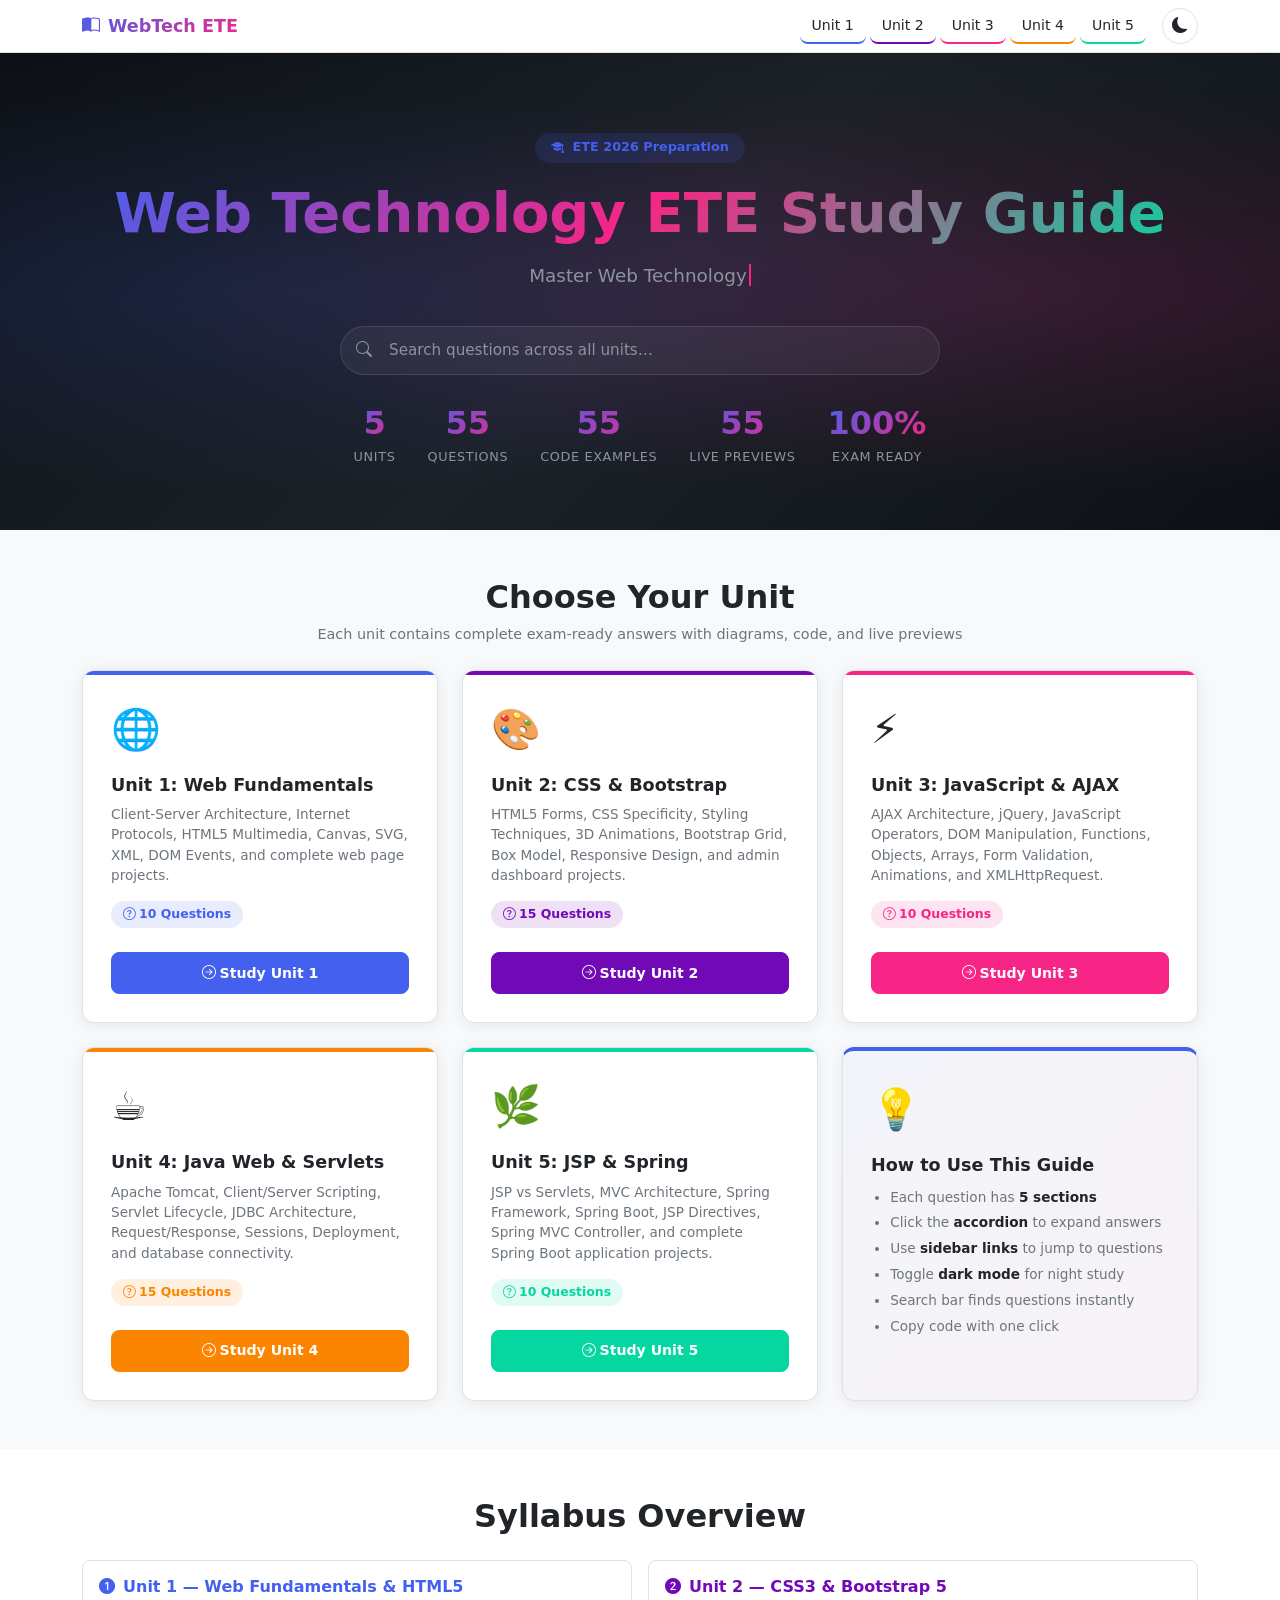
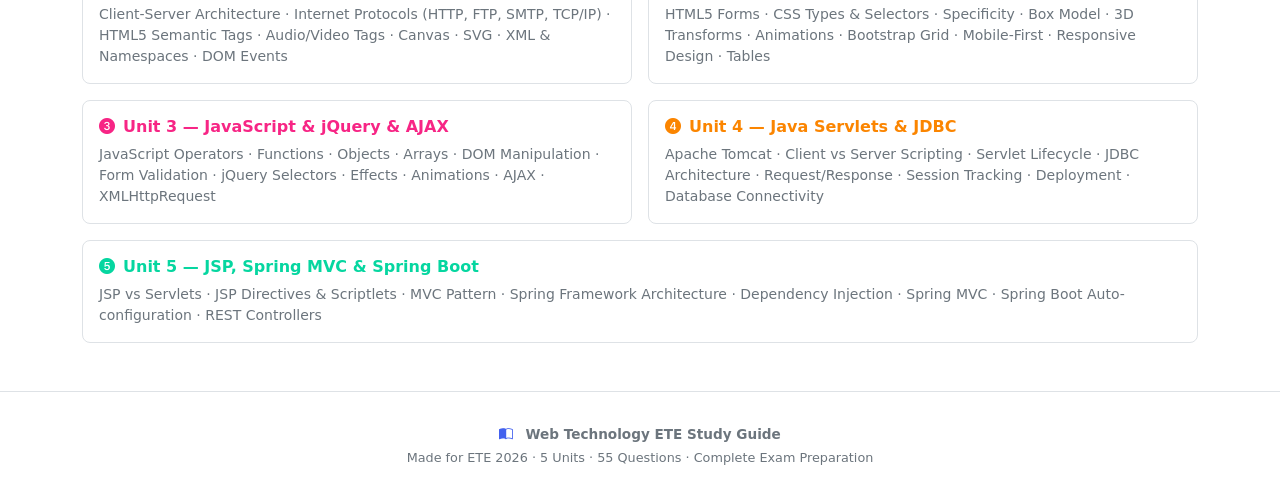
==== index.html @ ce8c2f13 "chnaged the dir" ====
<!DOCTYPE html>
<html lang="en">
<head>
  <meta charset="UTF-8">
  <meta name="viewport" content="width=device-width, initial-scale=1.0">
  <title>Web Technology ETE Study Guide</title>
  <link rel="stylesheet" href="https://cdn.jsdelivr.net/npm/bootstrap@5.3.3/dist/css/bootstrap.min.css">
  <link rel="stylesheet" href="https://cdn.jsdelivr.net/npm/bootstrap-icons@1.11.3/font/bootstrap-icons.min.css">
  <link rel="stylesheet" href="assets/css/style.css">
</head>
<body>

<div id="progress-bar"></div>

<!-- Navbar -->
<nav class="navbar navbar-expand-lg sticky-top main-navbar">
  <div class="container">
    <a class="navbar-brand" href="index.html">
      <i class="bi bi-book-half me-2"></i>WebTech ETE
    </a>
    <button class="navbar-toggler border-0" type="button" data-bs-toggle="collapse" data-bs-target="#mainNav">
      <span class="navbar-toggler-icon"></span>
    </button>
    <div class="collapse navbar-collapse" id="mainNav">
      <ul class="navbar-nav ms-auto align-items-center gap-1 mb-2 mb-lg-0">
        <li class="nav-item"><a class="nav-link u1" href="unit1/index.html">Unit 1</a></li>
        <li class="nav-item"><a class="nav-link u2" href="unit2/index.html">Unit 2</a></li>
        <li class="nav-item"><a class="nav-link u3" href="unit3/index.html">Unit 3</a></li>
        <li class="nav-item"><a class="nav-link u4" href="unit4/index.html">Unit 4</a></li>
        <li class="nav-item"><a class="nav-link u5" href="unit5/index.html">Unit 5</a></li>
      </ul>
    </div>
    <button id="theme-toggle" class="ms-3" onclick="toggleTheme()">
      <i class="bi bi-moon-fill"></i>
    </button>
  </div>
</nav>

<!-- Hero -->
<section class="hero-section">
  <div class="container position-relative">
    <div class="mb-3">
      <span class="badge rounded-pill px-3 py-2" style="background:rgba(67,97,238,0.15);color:#4361ee;font-size:0.8rem;">
        <i class="bi bi-mortarboard-fill me-1"></i> ETE 2026 Preparation
      </span>
    </div>
    <h1 class="hero-title mb-3">Web Technology ETE Study Guide</h1>
    <p class="hero-subtitle mb-4">
      <span id="typewriter"></span><span class="cursor-blink"></span>
    </p>

    <!-- Search -->
    <div class="search-wrapper">
      <i class="bi bi-search search-icon"></i>
      <input type="text" id="global-search" placeholder="Search questions across all units…" autocomplete="off">
      <div id="search-results" style="display:none;position:absolute;width:100%;z-index:100;"></div>
    </div>

    <!-- Stats -->
    <div class="stats-bar mt-4">
      <div class="stat-item">
        <div class="stat-number">5</div>
        <div class="stat-label">Units</div>
      </div>
      <div class="stat-item">
        <div class="stat-number">55</div>
        <div class="stat-label">Questions</div>
      </div>
      <div class="stat-item">
        <div class="stat-number">55</div>
        <div class="stat-label">Code Examples</div>
      </div>
      <div class="stat-item">
        <div class="stat-number">55</div>
        <div class="stat-label">Live Previews</div>
      </div>
      <div class="stat-item">
        <div class="stat-number">100%</div>
        <div class="stat-label">Exam Ready</div>
      </div>
    </div>
  </div>
</section>

<!-- Unit Cards -->
<section class="unit-cards-section">
  <div class="container">
    <h2 class="text-center fw-bold mb-2" style="color:var(--text-primary)">Choose Your Unit</h2>
    <p class="text-center mb-4" style="color:var(--text-secondary);font-size:0.9rem;">Each unit contains complete exam-ready answers with diagrams, code, and live previews</p>
    <div class="row g-4">

      <!-- Unit 1 -->
      <div class="col-sm-6 col-xl-4">
        <div class="unit-card u1">
          <span class="unit-icon">🌐</span>
          <h3>Unit 1: Web Fundamentals</h3>
          <p>Client-Server Architecture, Internet Protocols, HTML5 Multimedia, Canvas, SVG, XML, DOM Events, and complete web page projects.</p>
          <span class="unit-q-count"><i class="bi bi-question-circle me-1"></i>10 Questions</span>
          <br>
          <a href="unit1/index.html" class="btn btn-study mt-2">
            <i class="bi bi-arrow-right-circle me-1"></i>Study Unit 1
          </a>
        </div>
      </div>

      <!-- Unit 2 -->
      <div class="col-sm-6 col-xl-4">
        <div class="unit-card u2">
          <span class="unit-icon">🎨</span>
          <h3>Unit 2: CSS & Bootstrap</h3>
          <p>HTML5 Forms, CSS Specificity, Styling Techniques, 3D Animations, Bootstrap Grid, Box Model, Responsive Design, and admin dashboard projects.</p>
          <span class="unit-q-count"><i class="bi bi-question-circle me-1"></i>15 Questions</span>
          <br>
          <a href="unit2/index.html" class="btn btn-study mt-2">
            <i class="bi bi-arrow-right-circle me-1"></i>Study Unit 2
          </a>
        </div>
      </div>

      <!-- Unit 3 -->
      <div class="col-sm-6 col-xl-4">
        <div class="unit-card u3">
          <span class="unit-icon">⚡</span>
          <h3>Unit 3: JavaScript & AJAX</h3>
          <p>AJAX Architecture, jQuery, JavaScript Operators, DOM Manipulation, Functions, Objects, Arrays, Form Validation, Animations, and XMLHttpRequest.</p>
          <span class="unit-q-count"><i class="bi bi-question-circle me-1"></i>10 Questions</span>
          <br>
          <a href="unit3/index.html" class="btn btn-study mt-2">
            <i class="bi bi-arrow-right-circle me-1"></i>Study Unit 3
          </a>
        </div>
      </div>

      <!-- Unit 4 -->
      <div class="col-sm-6 col-xl-4">
        <div class="unit-card u4">
          <span class="unit-icon">☕</span>
          <h3>Unit 4: Java Web & Servlets</h3>
          <p>Apache Tomcat, Client/Server Scripting, Servlet Lifecycle, JDBC Architecture, Request/Response, Sessions, Deployment, and database connectivity.</p>
          <span class="unit-q-count"><i class="bi bi-question-circle me-1"></i>15 Questions</span>
          <br>
          <a href="unit4/index.html" class="btn btn-study mt-2">
            <i class="bi bi-arrow-right-circle me-1"></i>Study Unit 4
          </a>
        </div>
      </div>

      <!-- Unit 5 -->
      <div class="col-sm-6 col-xl-4">
        <div class="unit-card u5">
          <span class="unit-icon">🌿</span>
          <h3>Unit 5: JSP & Spring</h3>
          <p>JSP vs Servlets, MVC Architecture, Spring Framework, Spring Boot, JSP Directives, Spring MVC Controller, and complete Spring Boot application projects.</p>
          <span class="unit-q-count"><i class="bi bi-question-circle me-1"></i>10 Questions</span>
          <br>
          <a href="unit5/index.html" class="btn btn-study mt-2">
            <i class="bi bi-arrow-right-circle me-1"></i>Study Unit 5
          </a>
        </div>
      </div>

      <!-- Quick Tips card -->
      <div class="col-sm-6 col-xl-4">
        <div class="unit-card" style="border-top: 4px solid #4361ee; background: linear-gradient(135deg, rgba(67,97,238,0.03), rgba(247,37,133,0.03));">
          <span class="unit-icon">💡</span>
          <h3>How to Use This Guide</h3>
          <ul style="font-size:0.85rem;color:var(--text-secondary);padding-left:1.2rem;line-height:1.9;">
            <li>Each question has <strong style="color:var(--text-primary)">5 sections</strong></li>
            <li>Click the <strong style="color:var(--text-primary)">accordion</strong> to expand answers</li>
            <li>Use <strong style="color:var(--text-primary)">sidebar links</strong> to jump to questions</li>
            <li>Toggle <strong style="color:var(--text-primary)">dark mode</strong> for night study</li>
            <li>Search bar finds questions instantly</li>
            <li>Copy code with one click</li>
          </ul>
        </div>
      </div>

    </div>
  </div>
</section>

<!-- Syllabus Overview -->
<section class="py-5" style="background:var(--bg-secondary);">
  <div class="container">
    <h2 class="text-center fw-bold mb-4" style="color:var(--text-primary)">Syllabus Overview</h2>
    <div class="row g-3">
      <div class="col-md-6">
        <div class="p-3 rounded-3 border" style="background:var(--bg-card);">
          <h6 class="fw-bold text-unit1"><i class="bi bi-1-circle-fill me-2"></i>Unit 1 — Web Fundamentals & HTML5</h6>
          <p class="small mb-0" style="color:var(--text-secondary)">Client-Server Architecture · Internet Protocols (HTTP, FTP, SMTP, TCP/IP) · HTML5 Semantic Tags · Audio/Video Tags · Canvas · SVG · XML & Namespaces · DOM Events</p>
        </div>
      </div>
      <div class="col-md-6">
        <div class="p-3 rounded-3 border" style="background:var(--bg-card);">
          <h6 class="fw-bold text-unit2"><i class="bi bi-2-circle-fill me-2"></i>Unit 2 — CSS3 & Bootstrap 5</h6>
          <p class="small mb-0" style="color:var(--text-secondary)">HTML5 Forms · CSS Types & Selectors · Specificity · Box Model · 3D Transforms · Animations · Bootstrap Grid · Mobile-First · Responsive Design · Tables</p>
        </div>
      </div>
      <div class="col-md-6">
        <div class="p-3 rounded-3 border" style="background:var(--bg-card);">
          <h6 class="fw-bold text-unit3"><i class="bi bi-3-circle-fill me-2"></i>Unit 3 — JavaScript & jQuery & AJAX</h6>
          <p class="small mb-0" style="color:var(--text-secondary)">JavaScript Operators · Functions · Objects · Arrays · DOM Manipulation · Form Validation · jQuery Selectors · Effects · Animations · AJAX · XMLHttpRequest</p>
        </div>
      </div>
      <div class="col-md-6">
        <div class="p-3 rounded-3 border" style="background:var(--bg-card);">
          <h6 class="fw-bold text-unit4"><i class="bi bi-4-circle-fill me-2"></i>Unit 4 — Java Servlets & JDBC</h6>
          <p class="small mb-0" style="color:var(--text-secondary)">Apache Tomcat · Client vs Server Scripting · Servlet Lifecycle · JDBC Architecture · Request/Response · Session Tracking · Deployment · Database Connectivity</p>
        </div>
      </div>
      <div class="col-md-12">
        <div class="p-3 rounded-3 border" style="background:var(--bg-card);">
          <h6 class="fw-bold text-unit5"><i class="bi bi-5-circle-fill me-2"></i>Unit 5 — JSP, Spring MVC & Spring Boot</h6>
          <p class="small mb-0" style="color:var(--text-secondary)">JSP vs Servlets · JSP Directives & Scriptlets · MVC Pattern · Spring Framework Architecture · Dependency Injection · Spring MVC · Spring Boot Auto-configuration · REST Controllers</p>
        </div>
      </div>
    </div>
  </div>
</section>

<!-- Footer -->
<footer class="main-footer">
  <div class="container">
    <p class="mb-1">
      <i class="bi bi-book-half me-2" style="color:#4361ee;"></i>
      <strong>Web Technology ETE Study Guide</strong>
    </p>
    <p class="mb-0" style="font-size:0.8rem;">Made for ETE 2026 · 5 Units · 55 Questions · Complete Exam Preparation</p>
  </div>
</footer>

<button id="back-to-top" title="Back to top">
  <i class="bi bi-arrow-up"></i>
</button>

<script src="https://cdn.jsdelivr.net/npm/bootstrap@5.3.3/dist/js/bootstrap.bundle.min.js"></script>
<script src="assets/js/main.js"></script>
</body>
</html>
---- assets/css/style.css ----
/* ============================================================
   Web Technology ETE Study Guide — Custom Styles
   ============================================================ */

/* ---------- CSS Variables / Theme ---------- */
:root {
  --bg-primary: #f8f9fa;
  --bg-secondary: #ffffff;
  --bg-card: #ffffff;
  --text-primary: #212529;
  --text-secondary: #6c757d;
  --border-color: #dee2e6;
  --sidebar-bg: #ffffff;
  --navbar-bg: #ffffff;
  --code-bg: #282c34;
  --progress-bg: #e9ecef;
  --shadow: 0 2px 15px rgba(0,0,0,0.08);
  --shadow-hover: 0 8px 30px rgba(0,0,0,0.15);
  --radius: 12px;

  /* Unit accent colors */
  --unit1: #4361ee;
  --unit2: #7209b7;
  --unit3: #f72585;
  --unit4: #fb8500;
  --unit5: #06d6a0;

  /* Active accent (overridden per unit via body[data-unit]) */
  --accent: #4361ee;
  --accent-soft: rgba(67,97,238,0.10);
  --accent-softer: rgba(67,97,238,0.07);
}

/* Per-unit accent theming — set <body data-unit="N"> on each unit page */
body[data-unit="1"] { --accent: var(--unit1); --accent-soft: rgba(67,97,238,0.12);  --accent-softer: rgba(67,97,238,0.07); }
body[data-unit="2"] { --accent: var(--unit2); --accent-soft: rgba(114,9,183,0.12);  --accent-softer: rgba(114,9,183,0.07); }
body[data-unit="3"] { --accent: var(--unit3); --accent-soft: rgba(247,37,133,0.12);  --accent-softer: rgba(247,37,133,0.07); }
body[data-unit="4"] { --accent: var(--unit4); --accent-soft: rgba(251,133,0,0.12);   --accent-softer: rgba(251,133,0,0.07); }
body[data-unit="5"] { --accent: var(--unit5); --accent-soft: rgba(6,214,160,0.12);   --accent-softer: rgba(6,214,160,0.07); }

[data-theme="dark"] {
  --bg-primary: #0d1117;
  --bg-secondary: #161b22;
  --bg-card: #1c2128;
  --text-primary: #e6edf3;
  --text-secondary: #8b949e;
  --border-color: #30363d;
  --sidebar-bg: #161b22;
  --navbar-bg: #161b22;
  --progress-bg: #21262d;
  --shadow: 0 2px 15px rgba(0,0,0,0.4);
  --shadow-hover: 0 8px 30px rgba(0,0,0,0.6);
}

/* ---------- Base ---------- */
* { box-sizing: border-box; }

body {
  background-color: var(--bg-primary);
  color: var(--text-primary);
  font-family: 'Segoe UI', system-ui, -apple-system, sans-serif;
  transition: background-color 0.3s ease, color 0.3s ease;
  margin: 0;
}

a { color: inherit; text-decoration: none; }

/* ---------- Progress Bar ---------- */
#progress-bar {
  position: fixed;
  top: 0;
  left: 0;
  height: 3px;
  width: 0%;
  background: linear-gradient(90deg, #4361ee, #f72585);
  z-index: 9999;
  transition: width 0.1s linear;
}

/* ---------- Navbar ---------- */
.main-navbar {
  background-color: var(--navbar-bg) !important;
  border-bottom: 1px solid var(--border-color);
  box-shadow: var(--shadow);
}

.main-navbar .navbar-brand {
  font-weight: 700;
  font-size: 1.1rem;
  background: linear-gradient(135deg, #4361ee, #f72585);
  -webkit-background-clip: text;
  -webkit-text-fill-color: transparent;
  background-clip: text;
}

.main-navbar .nav-link {
  color: var(--text-primary) !important;
  font-weight: 500;
  font-size: 0.88rem;
  padding: 0.4rem 0.75rem !important;
  border-radius: 8px;
  transition: background 0.2s;
}
.main-navbar .nav-link:hover { background: rgba(67,97,238,0.1); }

.nav-link.u1 { border-bottom: 2px solid var(--unit1); }
.nav-link.u2 { border-bottom: 2px solid var(--unit2); }
.nav-link.u3 { border-bottom: 2px solid var(--unit3); }
.nav-link.u4 { border-bottom: 2px solid var(--unit4); }
.nav-link.u5 { border-bottom: 2px solid var(--unit5); }

/* ---------- Theme Toggle ---------- */
#theme-toggle {
  background: none;
  border: 1px solid var(--border-color);
  color: var(--text-primary);
  border-radius: 50%;
  width: 36px;
  height: 36px;
  font-size: 1rem;
  cursor: pointer;
  display: flex;
  align-items: center;
  justify-content: center;
  transition: all 0.2s;
}
#theme-toggle:hover { background: var(--bg-primary); }

/* ---------- Sidebar ---------- */
.sidebar {
  position: sticky;
  top: 70px;
  height: calc(100vh - 70px);
  overflow-y: auto;
  background: var(--sidebar-bg);
  border-right: 1px solid var(--border-color);
  padding: 1rem 0;
  scrollbar-width: thin;
  scrollbar-color: var(--border-color) transparent;
}

.sidebar::-webkit-scrollbar { width: 4px; }
.sidebar::-webkit-scrollbar-thumb { background: var(--border-color); border-radius: 4px; }

.sidebar-heading {
  font-size: 0.7rem;
  font-weight: 700;
  text-transform: uppercase;
  letter-spacing: 0.1em;
  color: var(--text-secondary);
  padding: 0.5rem 1.25rem;
  margin-top: 0.75rem;
}

.sidebar .nav-link {
  color: var(--text-secondary) !important;
  font-size: 0.82rem;
  padding: 0.35rem 1.25rem !important;
  border-left: 3px solid transparent;
  transition: all 0.2s;
  white-space: normal;
  line-height: 1.4;
}
.sidebar .nav-link:hover {
  color: var(--text-primary) !important;
  background: var(--accent-softer);
  border-left-color: var(--accent);
}
.sidebar .nav-link.active {
  color: var(--accent) !important;
  background: var(--accent-soft);
  border-left-color: var(--accent);
  font-weight: 600;
}

/* ---------- Hero Section ---------- */
.hero-section {
  background: linear-gradient(135deg, #0d1117 0%, #1c2128 50%, #0d1117 100%);
  color: #e6edf3;
  padding: 5rem 0 4rem;
  text-align: center;
  position: relative;
  overflow: hidden;
}
.hero-section::before {
  content: '';
  position: absolute;
  inset: 0;
  background: radial-gradient(ellipse at 20% 50%, rgba(67,97,238,0.15) 0%, transparent 60%),
              radial-gradient(ellipse at 80% 50%, rgba(247,37,133,0.15) 0%, transparent 60%);
}
.hero-title {
  font-size: clamp(2rem, 5vw, 3.5rem);
  font-weight: 800;
  background: linear-gradient(135deg, #4361ee, #f72585, #06d6a0);
  -webkit-background-clip: text;
  -webkit-text-fill-color: transparent;
  background-clip: text;
  position: relative;
}
.hero-subtitle {
  font-size: 1.15rem;
  color: #8b949e;
  min-height: 2rem;
  position: relative;
}
.cursor-blink {
  display: inline-block;
  width: 2px;
  height: 1.2em;
  background: #f72585;
  animation: blink 0.8s step-end infinite;
  vertical-align: text-bottom;
  margin-left: 2px;
}
@keyframes blink { 50% { opacity: 0; } }

.stats-bar {
  display: flex;
  justify-content: center;
  gap: 2rem;
  flex-wrap: wrap;
  margin-top: 2rem;
  position: relative;
}
.stat-item {
  text-align: center;
}
.stat-number {
  font-size: 2rem;
  font-weight: 800;
  background: linear-gradient(135deg, #4361ee, #f72585);
  -webkit-background-clip: text;
  -webkit-text-fill-color: transparent;
  background-clip: text;
}
.stat-label {
  font-size: 0.8rem;
  color: #8b949e;
  text-transform: uppercase;
  letter-spacing: 0.05em;
}

/* ---------- Search Bar ---------- */
.search-wrapper {
  max-width: 600px;
  margin: 2rem auto 0;
  position: relative;
}
.search-wrapper input {
  background: rgba(255,255,255,0.05);
  border: 1px solid rgba(255,255,255,0.1);
  color: #e6edf3;
  border-radius: 50px;
  padding: 0.75rem 1.5rem 0.75rem 3rem;
  font-size: 0.95rem;
  width: 100%;
  transition: all 0.2s;
}
.search-wrapper input::placeholder { color: #8b949e; }
.search-wrapper input:focus {
  outline: none;
  border-color: #4361ee;
  box-shadow: 0 0 0 3px rgba(67,97,238,0.2);
  background: rgba(255,255,255,0.08);
}
.search-wrapper .search-icon {
  position: absolute;
  left: 1rem;
  top: 50%;
  transform: translateY(-50%);
  color: #8b949e;
}
#search-results {
  background: var(--bg-card);
  border: 1px solid var(--border-color);
  border-radius: var(--radius);
  margin-top: 0.5rem;
  max-height: 320px;
  overflow-y: auto;
  box-shadow: var(--shadow-hover);
}
.search-result-item {
  display: block;
  padding: 0.75rem 1.25rem;
  color: var(--text-primary) !important;
  border-bottom: 1px solid var(--border-color);
  font-size: 0.88rem;
  transition: background 0.15s;
}
.search-result-item:last-child { border-bottom: none; }
.search-result-item:hover { background: rgba(67,97,238,0.08); color: #4361ee !important; }
.search-result-unit { font-size: 0.75rem; color: var(--text-secondary); }

/* ---------- Unit Cards ---------- */
.unit-cards-section { padding: 3rem 0; }

.unit-card {
  background: var(--bg-card);
  border: 1px solid var(--border-color);
  border-radius: var(--radius);
  padding: 1.75rem;
  height: 100%;
  transition: transform 0.25s, box-shadow 0.25s;
  box-shadow: var(--shadow);
  position: relative;
  overflow: hidden;
}
.unit-card::before {
  content: '';
  position: absolute;
  top: 0; left: 0; right: 0;
  height: 4px;
}
.unit-card:hover { transform: translateY(-5px); box-shadow: var(--shadow-hover); }

.unit-card.u1::before { background: var(--unit1); }
.unit-card.u2::before { background: var(--unit2); }
.unit-card.u3::before { background: var(--unit3); }
.unit-card.u4::before { background: var(--unit4); }
.unit-card.u5::before { background: var(--unit5); }

.unit-icon {
  font-size: 2.5rem;
  margin-bottom: 1rem;
  display: block;
}
.unit-card h3 {
  font-size: 1.1rem;
  font-weight: 700;
  margin-bottom: 0.5rem;
}
.unit-card p {
  font-size: 0.85rem;
  color: var(--text-secondary);
  margin-bottom: 1rem;
}
.unit-q-count {
  font-size: 0.78rem;
  font-weight: 600;
  padding: 0.25rem 0.75rem;
  border-radius: 50px;
  display: inline-block;
  margin-bottom: 1rem;
}
.u1 .unit-q-count { background: rgba(67,97,238,0.12); color: var(--unit1); }
.u2 .unit-q-count { background: rgba(114,9,183,0.12); color: var(--unit2); }
.u3 .unit-q-count { background: rgba(247,37,133,0.12); color: var(--unit3); }
.u4 .unit-q-count { background: rgba(251,133,0,0.12); color: var(--unit4); }
.u5 .unit-q-count { background: rgba(6,214,160,0.12); color: var(--unit5); }

.btn-study {
  width: 100%;
  border-radius: 8px;
  font-weight: 600;
  font-size: 0.88rem;
  padding: 0.6rem;
}
.u1 .btn-study { background: var(--unit1); border-color: var(--unit1); color: white; }
.u2 .btn-study { background: var(--unit2); border-color: var(--unit2); color: white; }
.u3 .btn-study { background: var(--unit3); border-color: var(--unit3); color: white; }
.u4 .btn-study { background: var(--unit4); border-color: var(--unit4); color: white; }
.u5 .btn-study { background: var(--unit5); border-color: var(--unit5); color: white; }
.btn-study:hover { opacity: 0.88; color: white; }

/* ---------- Unit Page Hero ---------- */
.unit-hero {
  padding: 2rem 0 1.5rem;
  border-bottom: 1px solid var(--border-color);
  background: var(--bg-secondary);
}
.unit-hero h1 {
  font-size: clamp(1.5rem, 3vw, 2.2rem);
  font-weight: 800;
}
.unit-badge {
  font-size: 0.78rem;
  font-weight: 600;
  padding: 0.3rem 0.8rem;
  border-radius: 50px;
}

/* ---------- Content Area ---------- */
.content-area {
  padding: 2rem 0;
}

/* ---------- Question Section ---------- */
.question-section {
  margin-bottom: 2.5rem;
  scroll-margin-top: 80px;
}
.question-number {
  font-size: 0.78rem;
  font-weight: 700;
  text-transform: uppercase;
  letter-spacing: 0.1em;
  color: var(--text-secondary);
  margin-bottom: 0.4rem;
}
.question-title {
  font-size: 1.15rem;
  font-weight: 700;
  color: var(--text-primary);
  margin-bottom: 1rem;
}

/* ---------- Accordion ---------- */
.accordion-item {
  background: var(--bg-card) !important;
  border: 1px solid var(--border-color) !important;
  border-radius: var(--radius) !important;
  margin-bottom: 0.75rem;
  overflow: hidden;
}
.accordion-button {
  background: var(--bg-card) !important;
  color: var(--text-primary) !important;
  font-weight: 600;
  font-size: 0.92rem;
  border-radius: 0 !important;
  box-shadow: none !important;
}
.accordion-button:not(.collapsed) {
  border-bottom: 1px solid var(--border-color);
}
.accordion-button::after {
  filter: var(--btn-icon-filter, none);
}
[data-theme="dark"] .accordion-button::after {
  filter: invert(1);
}
.accordion-body {
  background: var(--bg-card);
  color: var(--text-primary);
  padding: 1.5rem;
}

/* ---------- Section Tabs inside Accordion ---------- */
.section-label {
  font-size: 0.78rem;
  font-weight: 700;
  text-transform: uppercase;
  letter-spacing: 0.1em;
  padding: 0.4rem 1rem;
  border-radius: 50px;
  display: inline-flex;
  align-items: center;
  gap: 0.4rem;
  margin-bottom: 1rem;
}
.section-label.definition { background: rgba(67,97,238,0.1); color: #4361ee; }
.section-label.diagram    { background: rgba(6,214,160,0.1); color: #06d6a0; }
.section-label.code       { background: rgba(247,37,133,0.1); color: #f72585; }
.section-label.preview    { background: rgba(251,133,0,0.1); color: #fb8500; }
.section-label.tips       { background: rgba(114,9,183,0.1); color: #7209b7; }

.section-divider {
  border: none;
  border-top: 1px solid var(--border-color);
  margin: 1.5rem 0;
}

/* ---------- Flow Diagrams ---------- */
.flow-diagram {
  display: flex;
  align-items: center;
  justify-content: center;
  flex-wrap: wrap;
  gap: 0.5rem;
  padding: 1.5rem;
  background: var(--bg-primary);
  border: 1px solid var(--border-color);
  border-radius: var(--radius);
  margin: 1rem 0;
}
.flow-diagram.vertical {
  flex-direction: column;
}
.flow-box {
  padding: 0.6rem 1.2rem;
  border-radius: 8px;
  font-size: 0.82rem;
  font-weight: 600;
  text-align: center;
  min-width: 130px;
  border: 2px solid;
  box-shadow: 0 2px 8px rgba(0,0,0,0.1);
}
.flow-box.client   { background: rgba(67,97,238,0.1);  border-color: #4361ee; color: #4361ee; }
.flow-box.server   { background: rgba(6,214,160,0.1);  border-color: #06d6a0; color: #06d6a0; }
.flow-box.db       { background: rgba(251,133,0,0.1);  border-color: #fb8500; color: #fb8500; }
.flow-box.process  { background: rgba(247,37,133,0.1); border-color: #f72585; color: #f72585; }
.flow-box.app      { background: rgba(114,9,183,0.1);  border-color: #7209b7; color: #7209b7; }
.flow-box.neutral  { background: var(--bg-secondary); border-color: var(--border-color); color: var(--text-primary); }
.flow-box.green    { background: rgba(25,135,84,0.1);  border-color: #198754; color: #198754; }
.flow-box.orange   { background: rgba(255,165,0,0.1);  border-color: orange; color: orange; }
.flow-box.red      { background: rgba(220,53,69,0.1);  border-color: #dc3545; color: #dc3545; }
.flow-box.cyan     { background: rgba(13,202,240,0.1); border-color: #0dcaf0; color: #0dcaf0; }

.flow-arrow {
  font-size: 1.4rem;
  color: var(--text-secondary);
  font-weight: bold;
  line-height: 1;
}

.flow-label {
  font-size: 0.7rem;
  color: var(--text-secondary);
  text-align: center;
  margin-top: 0.25rem;
}

.diagram-grid {
  display: grid;
  gap: 0.5rem;
}

/* Lifecycle diagram */
.lifecycle-step {
  display: flex;
  align-items: center;
  gap: 1rem;
  padding: 0.6rem 1rem;
  border-radius: 8px;
  border-left: 4px solid;
  background: var(--bg-primary);
  font-size: 0.85rem;
}
.lifecycle-step .step-num {
  font-weight: 800;
  font-size: 1.1rem;
  min-width: 24px;
}

/* Architecture layers */
.arch-layer {
  padding: 0.7rem 1.5rem;
  border-radius: 8px;
  text-align: center;
  font-size: 0.85rem;
  font-weight: 600;
  margin: 0.2rem 0;
  border: 1px solid;
}

/* ---------- Code Block ---------- */
.code-wrapper {
  position: relative;
  margin: 1rem 0;
  border-radius: var(--radius);
  overflow: hidden;
}
.code-header {
  display: flex;
  align-items: center;
  justify-content: space-between;
  background: #1e222a;
  padding: 0.6rem 1rem;
  font-size: 0.78rem;
  color: #8b949e;
}
.code-dots span {
  display: inline-block;
  width: 12px; height: 12px;
  border-radius: 50%;
  margin-right: 4px;
}
.code-dots span:nth-child(1) { background: #ff5f56; }
.code-dots span:nth-child(2) { background: #ffbd2e; }
.code-dots span:nth-child(3) { background: #27c93f; }

.copy-btn {
  background: transparent;
  border: 1px solid #444;
  color: #8b949e;
  border-radius: 6px;
  padding: 0.25rem 0.6rem;
  font-size: 0.75rem;
  cursor: pointer;
  display: flex;
  align-items: center;
  gap: 0.3rem;
  transition: all 0.2s;
}
.copy-btn:hover { background: rgba(255,255,255,0.1); color: #e6edf3; }
.copy-btn.copied { border-color: #27c93f; color: #27c93f; }

.code-wrapper pre {
  margin: 0;
  border-radius: 0 0 var(--radius) var(--radius);
  max-height: 420px;
  overflow-y: auto;
}
.code-wrapper pre code {
  font-size: 0.83rem;
  line-height: 1.6;
}

/* ---------- Live Preview ---------- */
.preview-container {
  border: 1px solid var(--border-color);
  border-radius: var(--radius);
  overflow: hidden;
  margin: 1rem 0;
}
.preview-header {
  display: flex;
  align-items: center;
  justify-content: space-between;
  background: var(--bg-secondary);
  padding: 0.6rem 1rem;
  font-size: 0.82rem;
  font-weight: 600;
  border-bottom: 1px solid var(--border-color);
  color: var(--text-secondary);
}
.preview-header .bi-circle-fill { font-size: 0.5rem; }
.refresh-btn {
  background: transparent;
  border: 1px solid var(--border-color);
  color: var(--text-secondary);
  border-radius: 6px;
  padding: 0.2rem 0.6rem;
  font-size: 0.75rem;
  cursor: pointer;
  transition: all 0.2s;
}
.refresh-btn:hover { background: var(--bg-primary); }
.preview-frame {
  width: 100%;
  border: none;
  background: white;
  min-height: 200px;
}

/* ---------- Terminal Output ---------- */
.terminal-output {
  background: #0d1117;
  border: 1px solid #30363d;
  border-radius: var(--radius);
  overflow: hidden;
  margin: 1rem 0;
  font-family: 'Courier New', monospace;
}
.terminal-header {
  background: #161b22;
  padding: 0.6rem 1rem;
  display: flex;
  align-items: center;
  gap: 0.5rem;
  border-bottom: 1px solid #30363d;
}
.terminal-header span { color: #8b949e; font-size: 0.78rem; }
.terminal-dot { width: 10px; height: 10px; border-radius: 50%; }
.terminal-dot.red { background: #ff5f56; }
.terminal-dot.yellow { background: #ffbd2e; }
.terminal-dot.green { background: #27c93f; }
.terminal-body {
  padding: 1rem;
  color: #e6edf3;
  font-size: 0.82rem;
  line-height: 1.7;
}
.terminal-body .prompt { color: #27c93f; }
.terminal-body .output { color: #8b949e; }
.terminal-body .success { color: #27c93f; }
.terminal-body .error { color: #ff5f56; }
.terminal-body .info { color: #0dcaf0; }
.terminal-body .warn { color: #ffbd2e; }

/* ---------- Exam Tips ---------- */
.exam-tips {
  background: linear-gradient(135deg, rgba(114,9,183,0.05), rgba(67,97,238,0.05));
  border: 1px solid rgba(114,9,183,0.2);
  border-radius: var(--radius);
  padding: 1.25rem 1.5rem;
}
.exam-tips ul { margin: 0; padding-left: 1.25rem; }
.exam-tips li { margin-bottom: 0.5rem; font-size: 0.88rem; }
.mnemonic {
  background: rgba(247,37,133,0.07);
  border-left: 3px solid #f72585;
  padding: 0.5rem 1rem;
  border-radius: 0 8px 8px 0;
  font-size: 0.85rem;
  font-style: italic;
  margin-top: 0.75rem;
  font-weight: 600;
}

/* ---------- Back to Top ---------- */
#back-to-top {
  position: fixed;
  bottom: 2rem;
  right: 2rem;
  width: 44px;
  height: 44px;
  background: linear-gradient(135deg, #4361ee, #f72585);
  color: white;
  border: none;
  border-radius: 50%;
  font-size: 1.1rem;
  cursor: pointer;
  box-shadow: 0 4px 15px rgba(67,97,238,0.4);
  display: none;
  align-items: center;
  justify-content: center;
  z-index: 1000;
  transition: all 0.2s;
}
#back-to-top.visible { display: flex; }
#back-to-top:hover { transform: translateY(-3px); box-shadow: 0 6px 20px rgba(67,97,238,0.5); }

/* ---------- Footer ---------- */
.main-footer {
  background: var(--bg-secondary);
  border-top: 1px solid var(--border-color);
  padding: 2rem 0;
  text-align: center;
  color: var(--text-secondary);
  font-size: 0.85rem;
}

/* ---------- Utility ---------- */
.text-unit1 { color: var(--unit1) !important; }
.text-unit2 { color: var(--unit2) !important; }
.text-unit3 { color: var(--unit3) !important; }
.text-unit4 { color: var(--unit4) !important; }
.text-unit5 { color: var(--unit5) !important; }

.definition-content p,
.definition-content ul li {
  font-size: 0.9rem;
  line-height: 1.75;
}
.definition-content ul { padding-left: 1.4rem; }
.definition-content strong { color: var(--text-primary); }

/* ---------- Responsive ---------- */
@media (max-width: 991.98px) {
  .sidebar {
    position: static;
    height: auto;
    border-right: none;
    border-bottom: 1px solid var(--border-color);
  }
}
@media (max-width: 575.98px) {
  .hero-section { padding: 3rem 0 2.5rem; }
  .stats-bar { gap: 1rem; }
  .accordion-body { padding: 1rem; }
  .flow-diagram { padding: 1rem; }
}
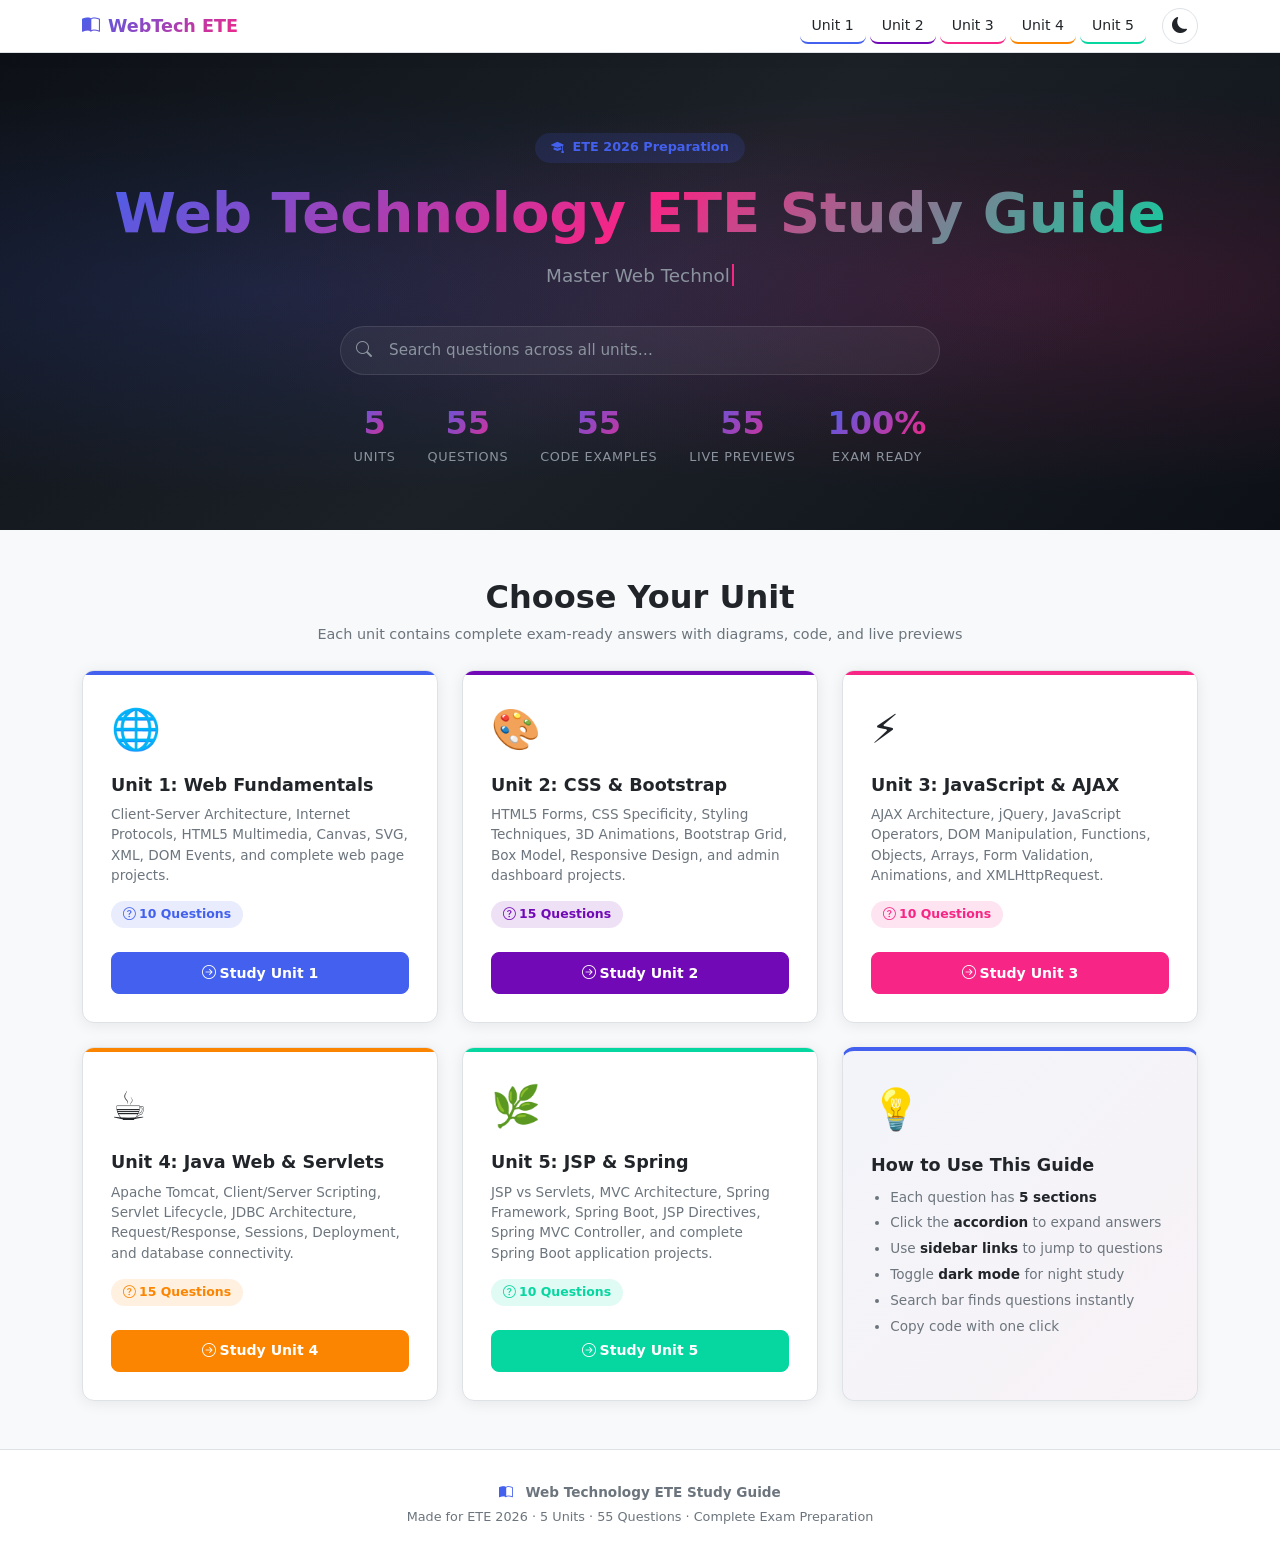
==== commit bbfb84ee: "enhancements" ====
--- a/index.html
+++ b/index.html
@@ -30,7 +30,7 @@
         <li class="nav-item"><a class="nav-link u5" href="unit5/index.html">Unit 5</a></li>
       </ul>
     </div>
-    <button id="theme-toggle" class="ms-3" onclick="toggleTheme()">
+    <button id="theme-toggle" class="ms-3">
       <i class="bi bi-moon-fill"></i>
     </button>
   </div>
@@ -179,44 +179,6 @@
   </div>
 </section>
 
-<!-- Syllabus Overview -->
-<section class="py-5" style="background:var(--bg-secondary);">
-  <div class="container">
-    <h2 class="text-center fw-bold mb-4" style="color:var(--text-primary)">Syllabus Overview</h2>
-    <div class="row g-3">
-      <div class="col-md-6">
-        <div class="p-3 rounded-3 border" style="background:var(--bg-card);">
-          <h6 class="fw-bold text-unit1"><i class="bi bi-1-circle-fill me-2"></i>Unit 1 — Web Fundamentals & HTML5</h6>
-          <p class="small mb-0" style="color:var(--text-secondary)">Client-Server Architecture · Internet Protocols (HTTP, FTP, SMTP, TCP/IP) · HTML5 Semantic Tags · Audio/Video Tags · Canvas · SVG · XML & Namespaces · DOM Events</p>
-        </div>
-      </div>
-      <div class="col-md-6">
-        <div class="p-3 rounded-3 border" style="background:var(--bg-card);">
-          <h6 class="fw-bold text-unit2"><i class="bi bi-2-circle-fill me-2"></i>Unit 2 — CSS3 & Bootstrap 5</h6>
-          <p class="small mb-0" style="color:var(--text-secondary)">HTML5 Forms · CSS Types & Selectors · Specificity · Box Model · 3D Transforms · Animations · Bootstrap Grid · Mobile-First · Responsive Design · Tables</p>
-        </div>
-      </div>
-      <div class="col-md-6">
-        <div class="p-3 rounded-3 border" style="background:var(--bg-card);">
-          <h6 class="fw-bold text-unit3"><i class="bi bi-3-circle-fill me-2"></i>Unit 3 — JavaScript & jQuery & AJAX</h6>
-          <p class="small mb-0" style="color:var(--text-secondary)">JavaScript Operators · Functions · Objects · Arrays · DOM Manipulation · Form Validation · jQuery Selectors · Effects · Animations · AJAX · XMLHttpRequest</p>
-        </div>
-      </div>
-      <div class="col-md-6">
-        <div class="p-3 rounded-3 border" style="background:var(--bg-card);">
-          <h6 class="fw-bold text-unit4"><i class="bi bi-4-circle-fill me-2"></i>Unit 4 — Java Servlets & JDBC</h6>
-          <p class="small mb-0" style="color:var(--text-secondary)">Apache Tomcat · Client vs Server Scripting · Servlet Lifecycle · JDBC Architecture · Request/Response · Session Tracking · Deployment · Database Connectivity</p>
-        </div>
-      </div>
-      <div class="col-md-12">
-        <div class="p-3 rounded-3 border" style="background:var(--bg-card);">
-          <h6 class="fw-bold text-unit5"><i class="bi bi-5-circle-fill me-2"></i>Unit 5 — JSP, Spring MVC & Spring Boot</h6>
-          <p class="small mb-0" style="color:var(--text-secondary)">JSP vs Servlets · JSP Directives & Scriptlets · MVC Pattern · Spring Framework Architecture · Dependency Injection · Spring MVC · Spring Boot Auto-configuration · REST Controllers</p>
-        </div>
-      </div>
-    </div>
-  </div>
-</section>
 
 <!-- Footer -->
 <footer class="main-footer">
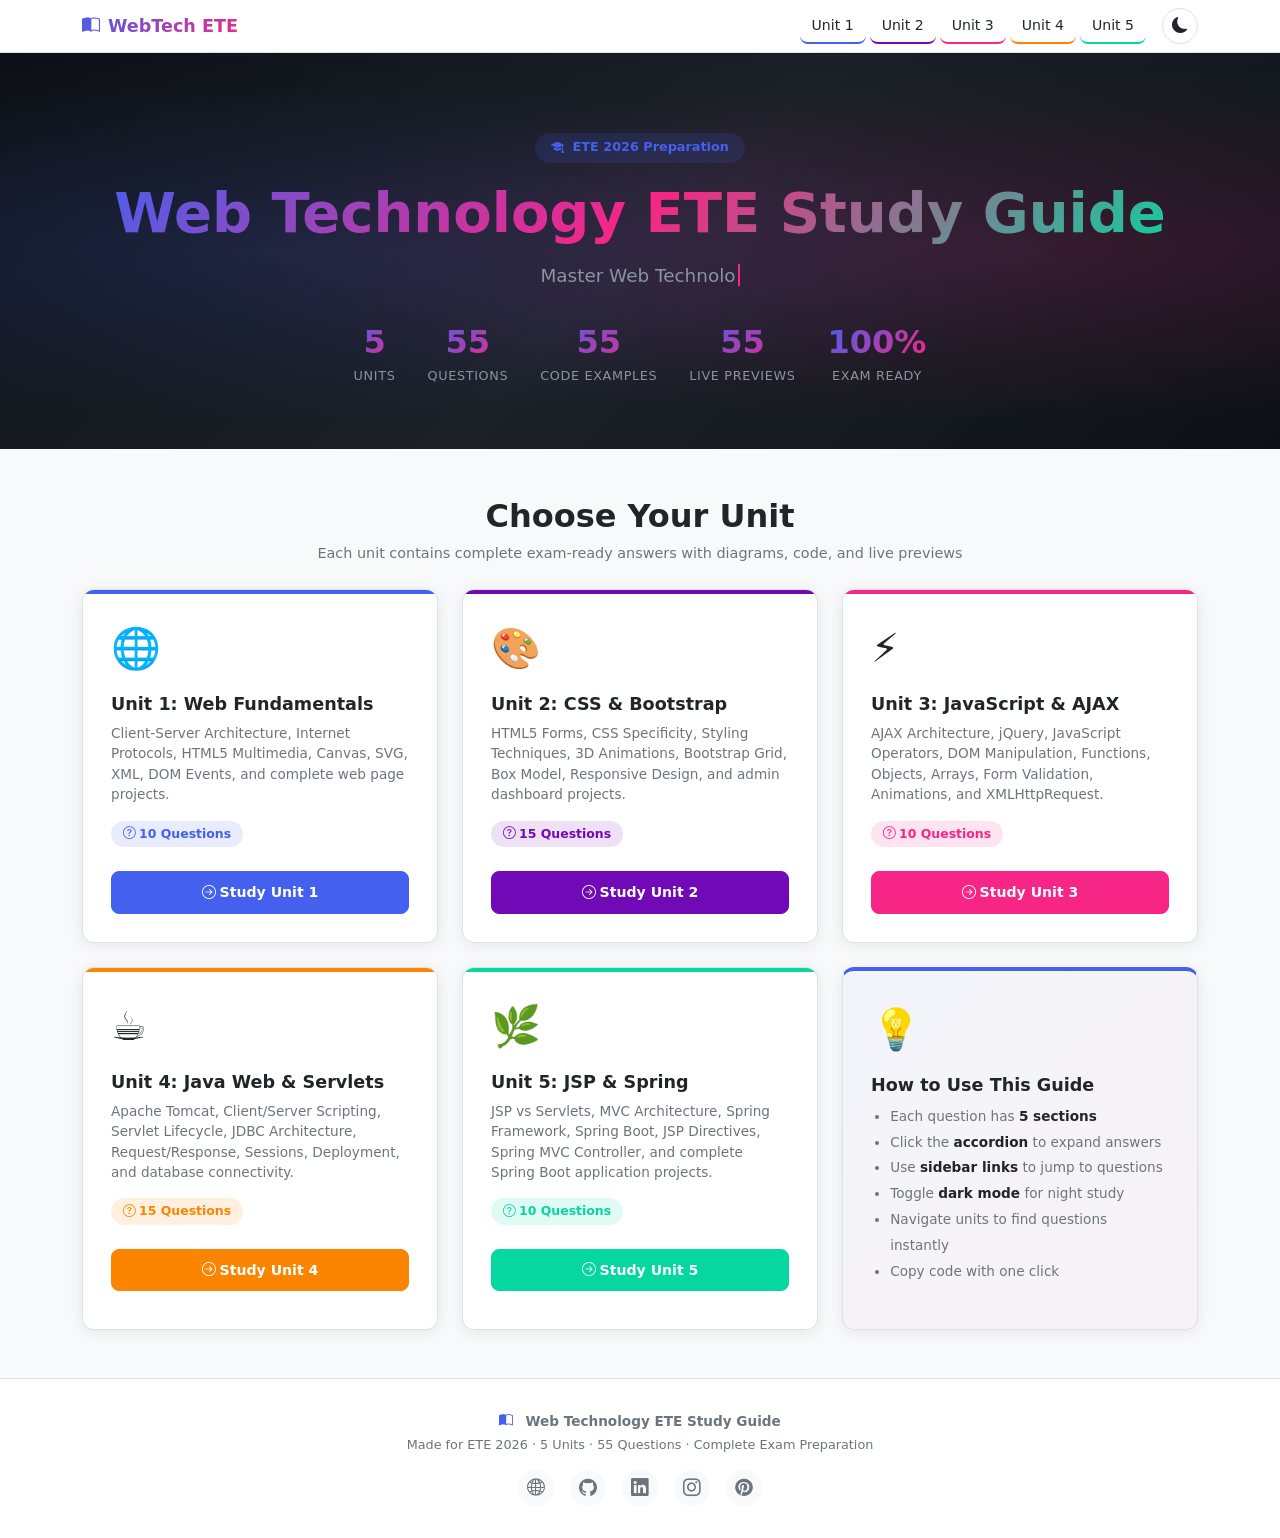
==== commit 52037bd9: "ui enhancements" ====
--- a/index.html
+++ b/index.html
@@ -49,13 +49,6 @@
       <span id="typewriter"></span><span class="cursor-blink"></span>
     </p>
 
-    <!-- Search -->
-    <div class="search-wrapper">
-      <i class="bi bi-search search-icon"></i>
-      <input type="text" id="global-search" placeholder="Search questions across all units…" autocomplete="off">
-      <div id="search-results" style="display:none;position:absolute;width:100%;z-index:100;"></div>
-    </div>
-
     <!-- Stats -->
     <div class="stats-bar mt-4">
       <div class="stat-item">
@@ -169,7 +162,7 @@
             <li>Click the <strong style="color:var(--text-primary)">accordion</strong> to expand answers</li>
             <li>Use <strong style="color:var(--text-primary)">sidebar links</strong> to jump to questions</li>
             <li>Toggle <strong style="color:var(--text-primary)">dark mode</strong> for night study</li>
-            <li>Search bar finds questions instantly</li>
+            <li>Navigate units to find questions instantly</li>
             <li>Copy code with one click</li>
           </ul>
         </div>
@@ -188,6 +181,13 @@
       <strong>Web Technology ETE Study Guide</strong>
     </p>
     <p class="mb-0" style="font-size:0.8rem;">Made for ETE 2026 · 5 Units · 55 Questions · Complete Exam Preparation</p>
+    <div class="footer-social-links mt-3">
+      <a href="https://www.sandeepp.in" target="_blank" rel="noopener" title="Website"><i class="bi bi-globe2"></i></a>
+      <a href="https://github.com/simplysandeepp" target="_blank" rel="noopener" title="GitHub"><i class="bi bi-github"></i></a>
+      <a href="https://www.linkedin.com/in/simplysandeepp/" target="_blank" rel="noopener" title="LinkedIn"><i class="bi bi-linkedin"></i></a>
+      <a href="https://www.instagram.com/simplysandeepp" target="_blank" rel="noopener" title="Instagram"><i class="bi bi-instagram"></i></a>
+      <a href="https://in.pinterest.com/simplysandeepp/" target="_blank" rel="noopener" title="Pinterest"><i class="bi bi-pinterest"></i></a>
+    </div>
   </div>
 </footer>
 
--- a/assets/css/style.css
+++ b/assets/css/style.css
@@ -173,6 +173,87 @@
   font-weight: 600;
 }
 
+/* ---------- Sidebar Mobile Overlay ---------- */
+.sidebar-backdrop {
+  display: none;
+  position: fixed;
+  inset: 0;
+  background: rgba(0,0,0,0.5);
+  z-index: 1040;
+  opacity: 0;
+  transition: opacity 0.3s ease;
+}
+.sidebar-backdrop.show {
+  display: block;
+  opacity: 1;
+}
+
+.sidebar-toggle-btn {
+  display: none;
+  position: fixed;
+  bottom: 80px;
+  right: 20px;
+  z-index: 1030;
+  background: var(--accent);
+  color: #fff;
+  border: none;
+  border-radius: 50px;
+  padding: 10px 18px;
+  font-size: 0.82rem;
+  font-weight: 600;
+  box-shadow: 0 4px 15px rgba(0,0,0,0.3);
+  cursor: pointer;
+  align-items: center;
+  gap: 6px;
+  transition: all 0.2s;
+}
+.sidebar-toggle-btn:hover { transform: translateY(-2px); box-shadow: 0 6px 20px rgba(0,0,0,0.4); }
+.sidebar-toggle-btn i { font-size: 1rem; }
+
+.sidebar-close-btn {
+  display: none;
+  position: absolute;
+  top: 12px;
+  right: 12px;
+  background: var(--accent);
+  color: #fff;
+  border: none;
+  border-radius: 50%;
+  width: 32px;
+  height: 32px;
+  font-size: 1.1rem;
+  cursor: pointer;
+  align-items: center;
+  justify-content: center;
+  z-index: 1070;
+}
+
+@media (max-width: 991.98px) {
+  .sidebar {
+    position: fixed !important;
+    top: 0;
+    left: -300px;
+    width: 280px;
+    height: 100vh;
+    height: 100dvh;
+    z-index: 1050;
+    transition: left 0.3s ease;
+    box-shadow: 4px 0 20px rgba(0,0,0,0.2);
+    padding-top: 60px;
+    border-right: 1px solid var(--border-color);
+    overflow-y: auto;
+  }
+  .sidebar.open {
+    left: 0;
+  }
+  .sidebar-toggle-btn {
+    display: flex;
+  }
+  .sidebar-close-btn {
+    display: flex;
+  }
+}
+
 /* ---------- Hero Section ---------- */
 .hero-section {
   background: linear-gradient(135deg, #0d1117 0%, #1c2128 50%, #0d1117 100%);
@@ -241,56 +322,7 @@
   letter-spacing: 0.05em;
 }
 
-/* ---------- Search Bar ---------- */
-.search-wrapper {
-  max-width: 600px;
-  margin: 2rem auto 0;
-  position: relative;
-}
-.search-wrapper input {
-  background: rgba(255,255,255,0.05);
-  border: 1px solid rgba(255,255,255,0.1);
-  color: #e6edf3;
-  border-radius: 50px;
-  padding: 0.75rem 1.5rem 0.75rem 3rem;
-  font-size: 0.95rem;
-  width: 100%;
-  transition: all 0.2s;
-}
-.search-wrapper input::placeholder { color: #8b949e; }
-.search-wrapper input:focus {
-  outline: none;
-  border-color: #4361ee;
-  box-shadow: 0 0 0 3px rgba(67,97,238,0.2);
-  background: rgba(255,255,255,0.08);
-}
-.search-wrapper .search-icon {
-  position: absolute;
-  left: 1rem;
-  top: 50%;
-  transform: translateY(-50%);
-  color: #8b949e;
-}
-#search-results {
-  background: var(--bg-card);
-  border: 1px solid var(--border-color);
-  border-radius: var(--radius);
-  margin-top: 0.5rem;
-  max-height: 320px;
-  overflow-y: auto;
-  box-shadow: var(--shadow-hover);
-}
-.search-result-item {
-  display: block;
-  padding: 0.75rem 1.25rem;
-  color: var(--text-primary) !important;
-  border-bottom: 1px solid var(--border-color);
-  font-size: 0.88rem;
-  transition: background 0.15s;
-}
-.search-result-item:last-child { border-bottom: none; }
-.search-result-item:hover { background: rgba(67,97,238,0.08); color: #4361ee !important; }
-.search-result-unit { font-size: 0.75rem; color: var(--text-secondary); }
+/* ---------- Search Bar (removed) ---------- */
 
 /* ---------- Unit Cards ---------- */
 .unit-cards-section { padding: 3rem 0; }
@@ -722,6 +754,29 @@
   color: var(--text-secondary);
   font-size: 0.85rem;
 }
+.footer-social-links {
+  display: flex;
+  justify-content: center;
+  gap: 1rem;
+}
+.footer-social-links a {
+  display: inline-flex;
+  align-items: center;
+  justify-content: center;
+  width: 36px;
+  height: 36px;
+  border-radius: 50%;
+  color: var(--text-secondary);
+  background: var(--bg-primary);
+  transition: all 0.2s;
+  text-decoration: none;
+  font-size: 1.1rem;
+}
+.footer-social-links a:hover {
+  color: #fff;
+  background: #4361ee;
+  transform: translateY(-2px);
+}
 
 /* ---------- Utility ---------- */
 .text-unit1 { color: var(--unit1) !important; }
@@ -739,17 +794,40 @@
 .definition-content strong { color: var(--text-primary); }
 
 /* ---------- Responsive ---------- */
-@media (max-width: 991.98px) {
-  .sidebar {
-    position: static;
-    height: auto;
-    border-right: none;
-    border-bottom: 1px solid var(--border-color);
-  }
-}
+@media (max-width: 767.98px) {
+  .hero-section { padding: 3rem 0 2.5rem; }
+  .stats-bar { gap: 0.75rem; }
+  .stat-number { font-size: 1.5rem; }
+  .stat-item { min-width: 70px; }
+  .accordion-body { padding: 1rem; }
+  .flow-diagram { padding: 0.75rem; gap: 0.3rem; }
+  .flow-box { min-width: 80px; font-size: 0.75rem; padding: 0.4rem 0.6rem; }
+  .preview-frame { min-height: 180px; }
+  .terminal-body { font-size: 0.75rem; }
+  .code-wrapper pre code { font-size: 0.75rem; }
+  .unit-card { padding: 1.25rem; }
+  .hero-title { font-size: clamp(1.5rem, 6vw, 2rem); }
+  .hero-subtitle { font-size: 0.95rem; }
+  .footer-social-links { gap: 0.7rem; }
+  .footer-social-links a { width: 32px; height: 32px; font-size: 1rem; }
+  .content-area { padding: 1rem 0; }
+  .unit-hero h1 { font-size: 1.3rem; }
+  #back-to-top { width: 38px; height: 38px; font-size: 0.95rem; bottom: 1.2rem; right: 1.2rem; }
+  .sidebar-toggle-btn { bottom: 70px; right: 12px; padding: 8px 14px; font-size: 0.75rem; }
+  .main-footer { padding: 1.2rem 0; font-size: 0.78rem; }
+  .layer-stack { max-width: 100% !important; }
+  .stats-bar { gap: 0.5rem; }
+  .stat-number { font-size: 1.3rem; }
+  .stat-label { font-size: 0.65rem; }
+  .unit-cards-section { padding: 2rem 0; }
+}
+
 @media (max-width: 575.98px) {
-  .hero-section { padding: 3rem 0 2.5rem; }
-  .stats-bar { gap: 1rem; }
-  .accordion-body { padding: 1rem; }
-  .flow-diagram { padding: 1rem; }
-}
+  .hero-section { padding: 2.5rem 0 2rem; }
+  .stats-bar { gap: 0.4rem; }
+  .stat-item { min-width: 60px; }
+  .flow-diagram { flex-direction: column; padding: 0.5rem; }
+  .flow-arrow { transform: rotate(90deg); }
+  .flow-box { min-width: 100%; font-size: 0.72rem; }
+  .section-label { font-size: 0.7rem; padding: 0.3rem 0.7rem; }
+}
